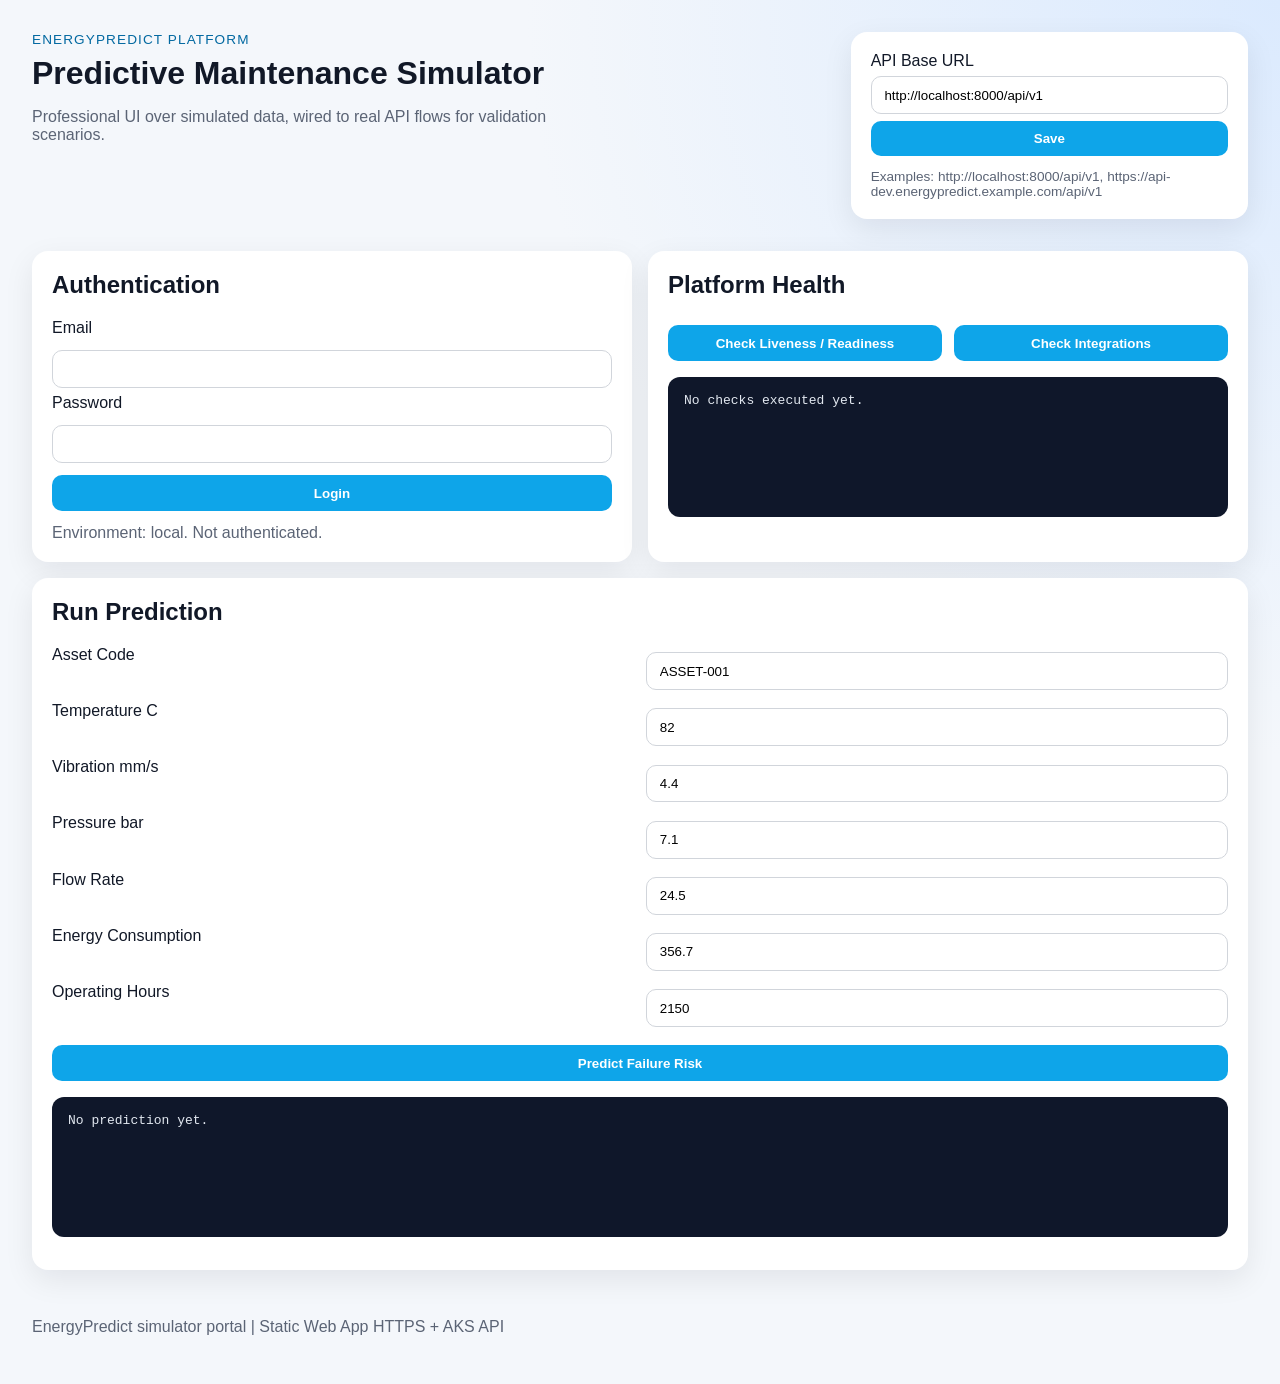
==== frontend/simulator-portal/index.html @ 687836c5 "Initial commit (clean root repository)" ====
﻿<!doctype html>
<html lang="en">
  <head>
    <meta charset="UTF-8" />
    <meta name="viewport" content="width=device-width, initial-scale=1.0" />
    <title>EnergyPredict Simulator Portal</title>
    <link rel="stylesheet" href="./styles/main.css" />
  </head>
  <body>
    <header class="hero">
      <div>
        <p class="badge">EnergyPredict Platform</p>
        <h1>Predictive Maintenance Simulator</h1>
        <p class="subtitle">Professional UI over simulated data, wired to real API flows for validation scenarios.</p>
      </div>
      <div class="env-panel">
        <label for="apiBaseUrl">API Base URL</label>
        <input id="apiBaseUrl" type="url" placeholder="https://api-dev.example.com/api/v1" />
        <button id="saveApiUrlBtn" type="button">Save</button>
        <p class="hint">Examples: http://localhost:8000/api/v1, https://api-dev.energypredict.example.com/api/v1</p>
      </div>
    </header>

    <main class="layout">
      <section class="card">
        <h2>Authentication</h2>
        <form id="loginForm" class="stack">
          <label>Email</label>
          <input id="email" type="email" required />
          <label>Password</label>
          <input id="password" type="password" required />
          <button type="submit">Login</button>
        </form>
        <div id="authStatus" class="status">Not authenticated</div>
      </section>

      <section class="card">
        <h2>Platform Health</h2>
        <div class="controls">
          <button id="checkHealthBtn" type="button">Check Liveness / Readiness</button>
          <button id="checkIntegrationsBtn" type="button">Check Integrations</button>
        </div>
        <pre id="healthOutput" class="output">No checks executed yet.</pre>
      </section>

      <section class="card wide">
        <h2>Run Prediction</h2>
        <form id="predictionForm" class="grid">
          <label>Asset Code</label>
          <input id="assetCode" value="ASSET-001" required />

          <label>Temperature C</label>
          <input id="temperature" type="number" value="82" step="0.1" required />

          <label>Vibration mm/s</label>
          <input id="vibration" type="number" value="4.4" step="0.1" required />

          <label>Pressure bar</label>
          <input id="pressure" type="number" value="7.1" step="0.1" required />

          <label>Flow Rate</label>
          <input id="flowRate" type="number" value="24.5" step="0.1" required />

          <label>Energy Consumption</label>
          <input id="energyConsumption" type="number" value="356.7" step="0.1" required />

          <label>Operating Hours</label>
          <input id="operatingHours" type="number" value="2150" required />

          <button type="submit" class="full">Predict Failure Risk</button>
        </form>
        <pre id="predictionOutput" class="output">No prediction yet.</pre>
      </section>
    </main>

    <footer>
      <p>EnergyPredict simulator portal | Static Web App HTTPS + AKS API</p>
    </footer>

    <script src="./config.js"></script>
    <script type="module" src="./src/app.js"></script>
  </body>
</html>
---- frontend/simulator-portal/styles/main.css ----
﻿:root {
  --bg: #f4f7fb;
  --panel: #ffffff;
  --panel-alt: #0f172a;
  --text: #111827;
  --muted: #5b6475;
  --accent: #0ea5e9;
  --accent-strong: #0369a1;
  --ok: #16a34a;
  --err: #dc2626;
  --radius: 16px;
  --shadow: 0 10px 30px rgba(2, 6, 23, 0.08);
}

* {
  box-sizing: border-box;
}

body {
  margin: 0;
  font-family: "Segoe UI", Tahoma, Geneva, Verdana, sans-serif;
  background: radial-gradient(circle at top right, #dbeafe, transparent 40%), var(--bg);
  color: var(--text);
}

.hero {
  display: grid;
  gap: 1.5rem;
  grid-template-columns: 2fr 1fr;
  padding: 2rem;
}

.badge {
  font-size: 0.85rem;
  text-transform: uppercase;
  letter-spacing: 0.08em;
  color: var(--accent-strong);
  margin: 0;
}

h1 {
  margin: 0.5rem 0;
}

.subtitle {
  color: var(--muted);
  max-width: 60ch;
}

.env-panel,
.card {
  background: var(--panel);
  border-radius: var(--radius);
  box-shadow: var(--shadow);
  padding: 1.25rem;
}

.env-panel input,
input,
button {
  width: 100%;
  padding: 0.65rem 0.8rem;
  margin-top: 0.4rem;
  border-radius: 10px;
  border: 1px solid #d1d5db;
}

button {
  cursor: pointer;
  background: var(--accent);
  border: none;
  color: #fff;
  font-weight: 600;
}

button:hover {
  background: var(--accent-strong);
}

.hint {
  margin: 0.8rem 0 0;
  font-size: 0.85rem;
  color: var(--muted);
}

.layout {
  display: grid;
  gap: 1rem;
  grid-template-columns: 1fr 1fr;
  padding: 0 2rem 2rem;
}

.card h2 {
  margin-top: 0;
}

.stack {
  display: grid;
  gap: 0.4rem;
}

.controls {
  display: grid;
  grid-template-columns: 1fr 1fr;
  gap: 0.75rem;
}

.status {
  margin-top: 0.8rem;
  color: var(--muted);
}

.wide {
  grid-column: span 2;
}

.grid {
  display: grid;
  grid-template-columns: repeat(2, 1fr);
  gap: 0.75rem;
}

.full {
  grid-column: span 2;
}

.output {
  margin-top: 1rem;
  background: var(--panel-alt);
  color: #e2e8f0;
  border-radius: 12px;
  padding: 1rem;
  min-height: 140px;
  overflow: auto;
}

footer {
  padding: 0 2rem 2rem;
  color: var(--muted);
}

@media (max-width: 900px) {
  .hero,
  .layout,
  .grid,
  .controls {
    grid-template-columns: 1fr;
  }

  .wide,
  .full {
    grid-column: span 1;
  }
}
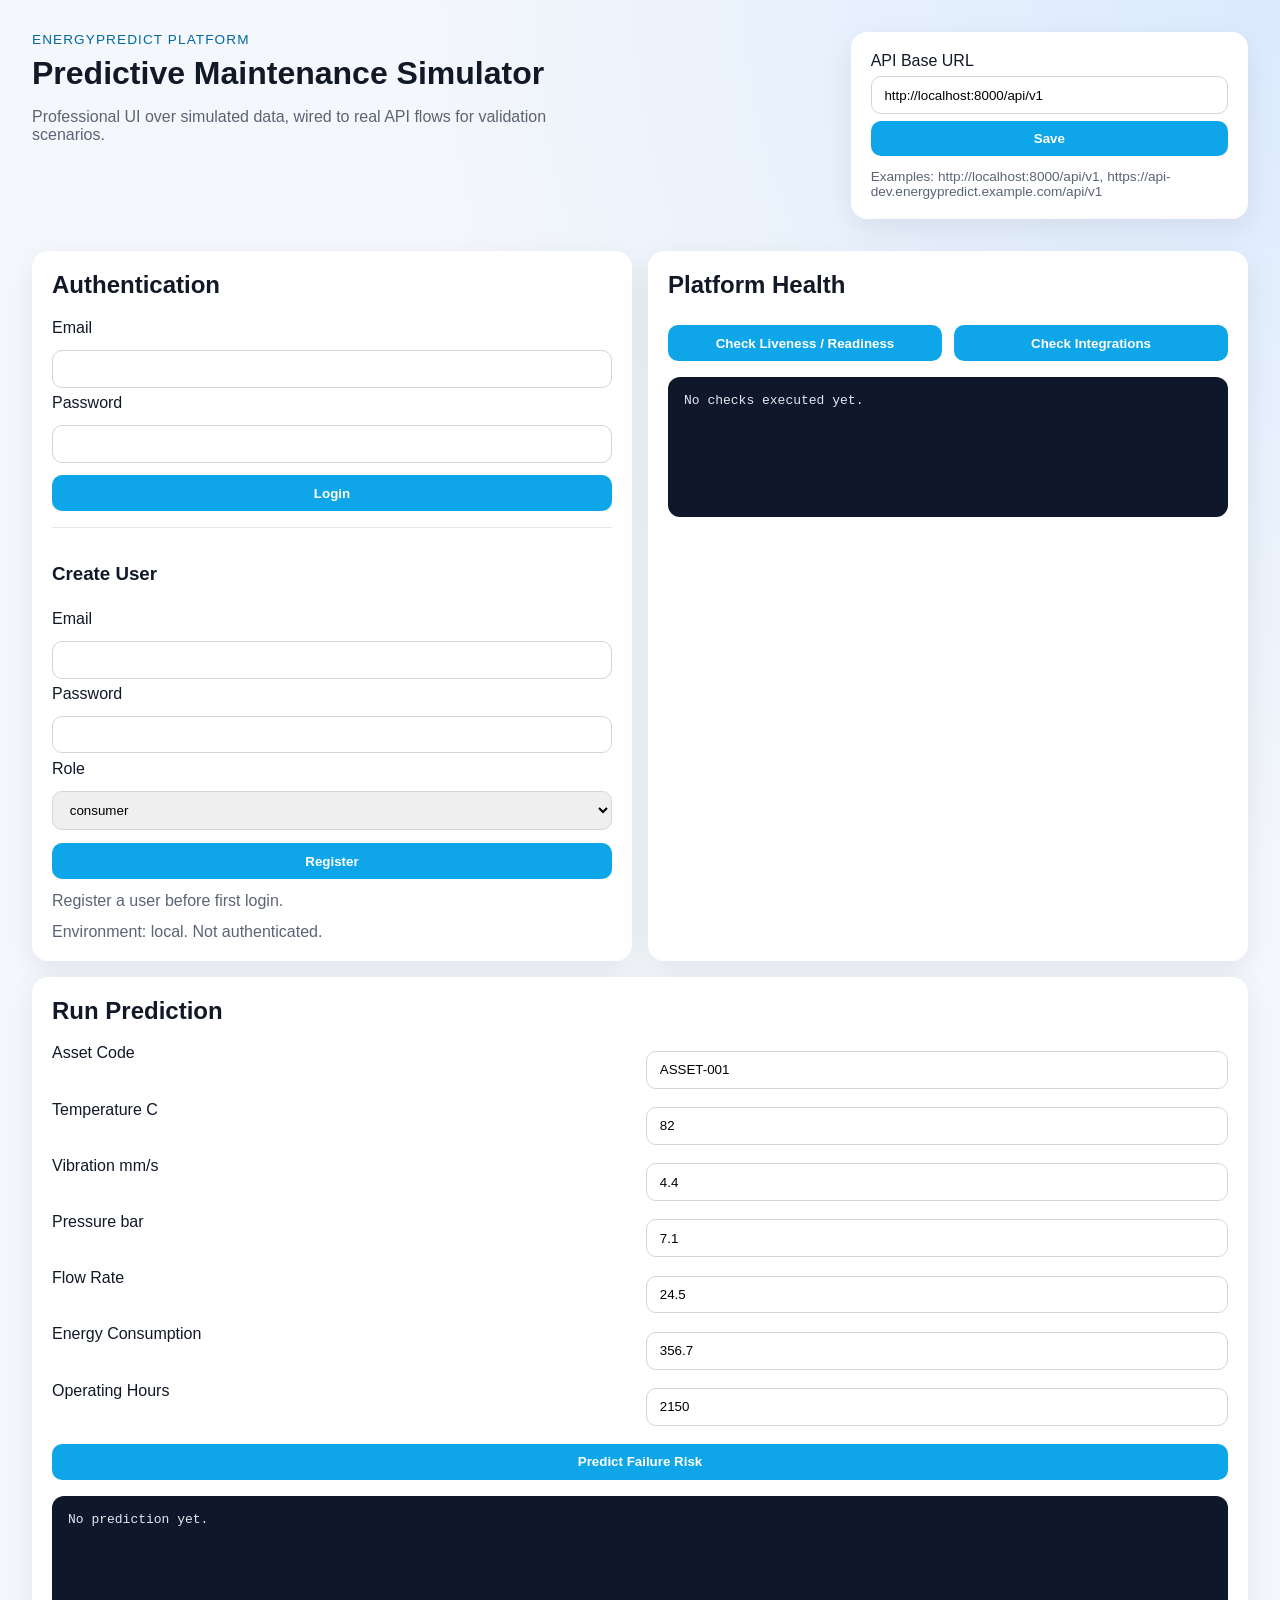
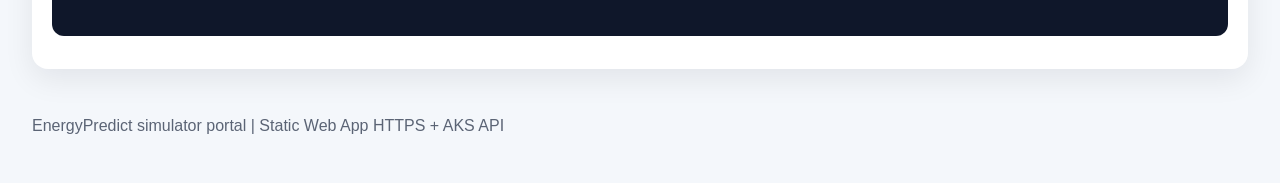
==== commit b9520d04: "feat: initialize Terraform environments, implement simulator portal UI and authentication logic, and" ====
--- a/frontend/simulator-portal/index.html
+++ b/frontend/simulator-portal/index.html
@@ -31,6 +31,23 @@
           <input id="password" type="password" required />
           <button type="submit">Login</button>
         </form>
+        <hr class="divider" />
+        <form id="registerForm" class="stack">
+          <h3>Create User</h3>
+          <label>Email</label>
+          <input id="registerEmail" type="email" required />
+          <label>Password</label>
+          <input id="registerPassword" type="password" minlength="8" required />
+          <label>Role</label>
+          <select id="registerRole" required>
+            <option value="consumer">consumer</option>
+            <option value="analyst">analyst</option>
+            <option value="ml_engineer">ml_engineer</option>
+            <option value="admin">admin</option>
+          </select>
+          <button type="submit">Register</button>
+        </form>
+        <div id="registerStatus" class="status">No user registration attempted yet.</div>
         <div id="authStatus" class="status">Not authenticated</div>
       </section>
 
--- a/frontend/simulator-portal/styles/main.css
+++ b/frontend/simulator-portal/styles/main.css
@@ -57,6 +57,7 @@
 
 .env-panel input,
 input,
+select,
 button {
   width: 100%;
   padding: 0.65rem 0.8rem;
@@ -110,6 +111,12 @@
   color: var(--muted);
 }
 
+.divider {
+  border: none;
+  border-top: 1px solid #e5e7eb;
+  margin: 1rem 0;
+}
+
 .wide {
   grid-column: span 2;
 }
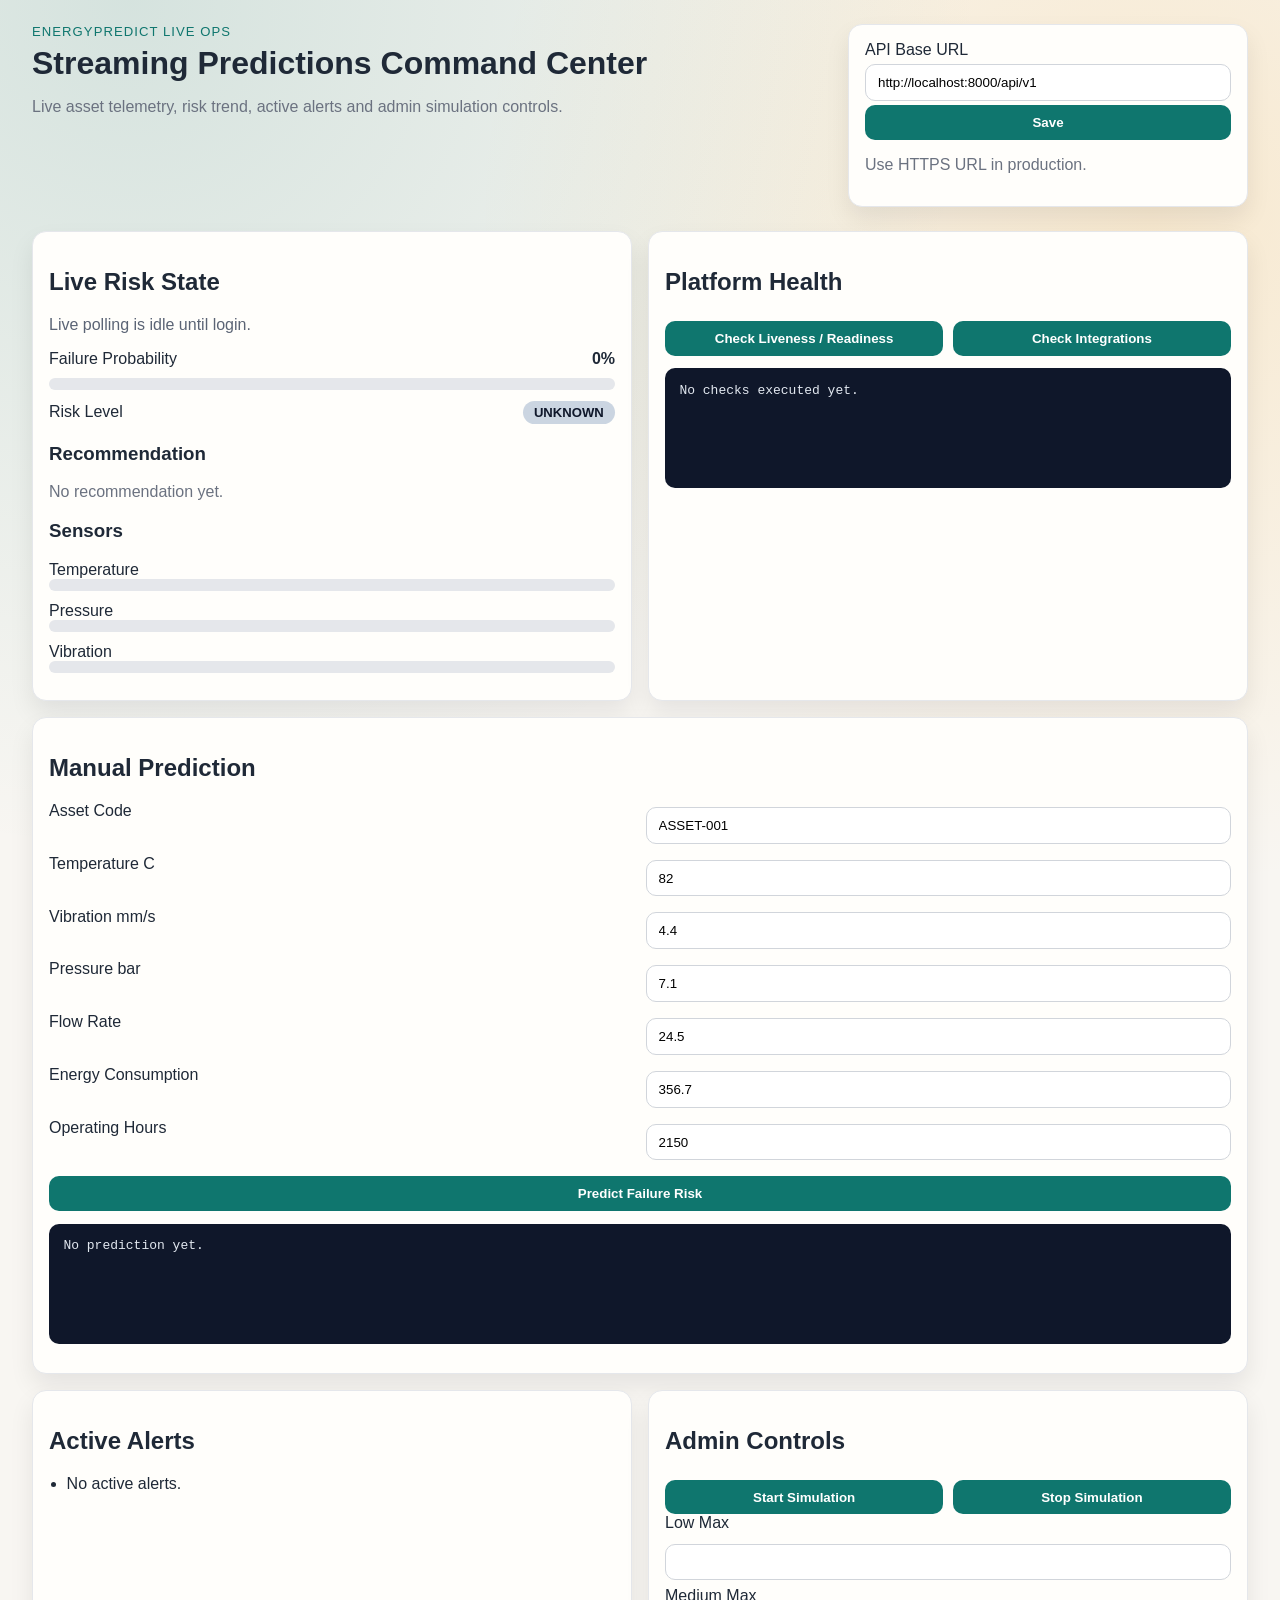
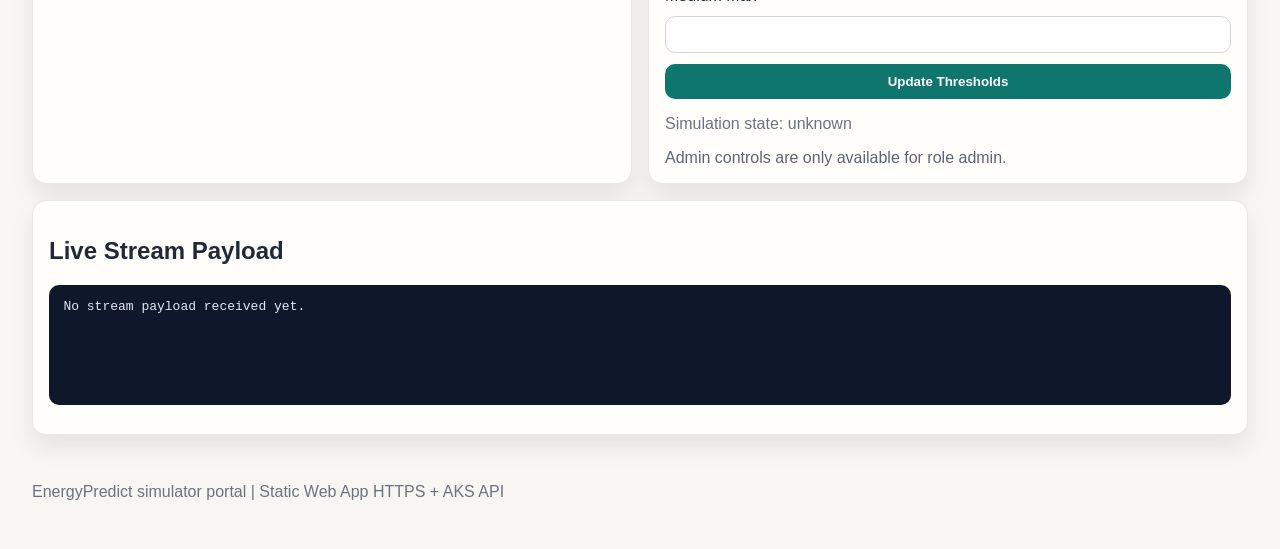
==== commit d1d0d99d: "feat: add streaming ingestion, Groq LLM wiring, live ops APIs and deployment runbooks" ====
--- a/frontend/simulator-portal/index.html
+++ b/frontend/simulator-portal/index.html
@@ -1,28 +1,28 @@
-﻿<!doctype html>
+<!doctype html>
 <html lang="en">
   <head>
     <meta charset="UTF-8" />
     <meta name="viewport" content="width=device-width, initial-scale=1.0" />
-    <title>EnergyPredict Simulator Portal</title>
+    <title>EnergyPredict Live Operations Portal</title>
     <link rel="stylesheet" href="./styles/main.css" />
   </head>
   <body>
     <header class="hero">
       <div>
-        <p class="badge">EnergyPredict Platform</p>
-        <h1>Predictive Maintenance Simulator</h1>
-        <p class="subtitle">Professional UI over simulated data, wired to real API flows for validation scenarios.</p>
+        <p class="badge">EnergyPredict Live Ops</p>
+        <h1>Streaming Predictions Command Center</h1>
+        <p class="subtitle">Live asset telemetry, risk trend, active alerts and admin simulation controls.</p>
       </div>
       <div class="env-panel">
         <label for="apiBaseUrl">API Base URL</label>
         <input id="apiBaseUrl" type="url" placeholder="https://api-dev.example.com/api/v1" />
         <button id="saveApiUrlBtn" type="button">Save</button>
-        <p class="hint">Examples: http://localhost:8000/api/v1, https://api-dev.energypredict.example.com/api/v1</p>
+        <p class="hint">Use HTTPS URL in production.</p>
       </div>
     </header>
 
     <main class="layout">
-      <section class="card">
+      <section id="adminSection" class="card">
         <h2>Authentication</h2>
         <form id="loginForm" class="stack">
           <label>Email</label>
@@ -48,7 +48,33 @@
           <button type="submit">Register</button>
         </form>
         <div id="registerStatus" class="status">No user registration attempted yet.</div>
-        <div id="authStatus" class="status">Not authenticated</div>
+        <div id="authStatus" class="status">Not authenticated.</div>
+      </section>
+
+      <section class="card">
+        <h2>Live Risk State</h2>
+        <p id="liveStatus" class="status">Idle.</p>
+        <div class="metric">
+          <span>Failure Probability</span>
+          <strong id="probabilityValue">0%</strong>
+        </div>
+        <div class="bar-wrap"><div id="probabilityBar" class="bar risk"></div></div>
+
+        <div class="metric">
+          <span>Risk Level</span>
+          <span id="riskLevel" class="pill">UNKNOWN</span>
+        </div>
+
+        <h3>Recommendation</h3>
+        <p id="recommendationText" class="hint">No recommendation yet.</p>
+
+        <h3>Sensors</h3>
+        <label>Temperature</label>
+        <div class="bar-wrap"><div id="temperatureBar" class="bar"></div></div>
+        <label>Pressure</label>
+        <div class="bar-wrap"><div id="pressureBar" class="bar"></div></div>
+        <label>Vibration</label>
+        <div class="bar-wrap"><div id="vibrationBar" class="bar"></div></div>
       </section>
 
       <section class="card">
@@ -61,38 +87,49 @@
       </section>
 
       <section class="card wide">
-        <h2>Run Prediction</h2>
+        <h2>Manual Prediction</h2>
         <form id="predictionForm" class="grid">
-          <label>Asset Code</label>
-          <input id="assetCode" value="ASSET-001" required />
-
-          <label>Temperature C</label>
-          <input id="temperature" type="number" value="82" step="0.1" required />
-
-          <label>Vibration mm/s</label>
-          <input id="vibration" type="number" value="4.4" step="0.1" required />
-
-          <label>Pressure bar</label>
-          <input id="pressure" type="number" value="7.1" step="0.1" required />
-
-          <label>Flow Rate</label>
-          <input id="flowRate" type="number" value="24.5" step="0.1" required />
-
-          <label>Energy Consumption</label>
-          <input id="energyConsumption" type="number" value="356.7" step="0.1" required />
-
-          <label>Operating Hours</label>
-          <input id="operatingHours" type="number" value="2150" required />
-
+          <label>Asset Code</label><input id="assetCode" value="ASSET-001" required />
+          <label>Temperature C</label><input id="temperature" type="number" value="82" step="0.1" required />
+          <label>Vibration mm/s</label><input id="vibration" type="number" value="4.4" step="0.1" required />
+          <label>Pressure bar</label><input id="pressure" type="number" value="7.1" step="0.1" required />
+          <label>Flow Rate</label><input id="flowRate" type="number" value="24.5" step="0.1" required />
+          <label>Energy Consumption</label><input id="energyConsumption" type="number" value="356.7" step="0.1" required />
+          <label>Operating Hours</label><input id="operatingHours" type="number" value="2150" required />
           <button type="submit" class="full">Predict Failure Risk</button>
         </form>
         <pre id="predictionOutput" class="output">No prediction yet.</pre>
       </section>
+
+      <section class="card">
+        <h2>Active Alerts</h2>
+        <ul id="alertsList" class="alerts-list"><li>No active alerts.</li></ul>
+      </section>
+
+      <section class="card">
+        <h2>Admin Controls</h2>
+        <div class="controls">
+          <button id="startSimulationBtn" type="button">Start Simulation</button>
+          <button id="stopSimulationBtn" type="button">Stop Simulation</button>
+        </div>
+        <form id="thresholdsForm" class="stack">
+          <label>Low Max</label>
+          <input id="lowMax" type="number" min="0" max="1" step="0.01" required />
+          <label>Medium Max</label>
+          <input id="mediumMax" type="number" min="0" max="1" step="0.01" required />
+          <button type="submit">Update Thresholds</button>
+        </form>
+        <p id="simulationStateText" class="hint">Simulation state: unknown</p>
+        <div id="adminStatus" class="status">No admin actions yet.</div>
+      </section>
+
+      <section class="card wide">
+        <h2>Live Stream Payload</h2>
+        <pre id="streamOutput" class="output">No stream payload received yet.</pre>
+      </section>
     </main>
 
-    <footer>
-      <p>EnergyPredict simulator portal | Static Web App HTTPS + AKS API</p>
-    </footer>
+    <footer><p>EnergyPredict simulator portal | Static Web App HTTPS + AKS API</p></footer>
 
     <script src="./config.js"></script>
     <script type="module" src="./src/app.js"></script>
--- a/frontend/simulator-portal/styles/main.css
+++ b/frontend/simulator-portal/styles/main.css
@@ -1,161 +1,110 @@
-﻿:root {
-  --bg: #f4f7fb;
-  --panel: #ffffff;
-  --panel-alt: #0f172a;
-  --text: #111827;
-  --muted: #5b6475;
-  --accent: #0ea5e9;
-  --accent-strong: #0369a1;
-  --ok: #16a34a;
-  --err: #dc2626;
-  --radius: 16px;
-  --shadow: 0 10px 30px rgba(2, 6, 23, 0.08);
+:root {
+  --bg: #f8f6f2;
+  --panel: #fffefb;
+  --text: #1f2937;
+  --muted: #6b7280;
+  --accent: #0f766e;
+  --accent-strong: #115e59;
+  --ok: #15803d;
+  --warn: #b45309;
+  --err: #b91c1c;
+  --shadow: 0 12px 24px rgba(2, 6, 23, 0.08);
+  --radius: 14px;
 }
 
-* {
-  box-sizing: border-box;
-}
+* { box-sizing: border-box; }
 
 body {
   margin: 0;
-  font-family: "Segoe UI", Tahoma, Geneva, Verdana, sans-serif;
-  background: radial-gradient(circle at top right, #dbeafe, transparent 40%), var(--bg);
+  font-family: "IBM Plex Sans", "Segoe UI", sans-serif;
   color: var(--text);
+  background:
+    radial-gradient(circle at 10% 0%, rgba(15, 118, 110, 0.15), transparent 35%),
+    radial-gradient(circle at 90% 10%, rgba(245, 158, 11, 0.15), transparent 30%),
+    var(--bg);
 }
 
 .hero {
   display: grid;
-  gap: 1.5rem;
+  gap: 1rem;
   grid-template-columns: 2fr 1fr;
-  padding: 2rem;
+  padding: 1.5rem 2rem;
 }
 
-.badge {
-  font-size: 0.85rem;
-  text-transform: uppercase;
-  letter-spacing: 0.08em;
-  color: var(--accent-strong);
-  margin: 0;
-}
-
-h1 {
-  margin: 0.5rem 0;
-}
-
-.subtitle {
-  color: var(--muted);
-  max-width: 60ch;
-}
-
-.env-panel,
-.card {
-  background: var(--panel);
-  border-radius: var(--radius);
-  box-shadow: var(--shadow);
-  padding: 1.25rem;
-}
-
-.env-panel input,
-input,
-select,
-button {
-  width: 100%;
-  padding: 0.65rem 0.8rem;
-  margin-top: 0.4rem;
-  border-radius: 10px;
-  border: 1px solid #d1d5db;
-}
-
-button {
-  cursor: pointer;
-  background: var(--accent);
-  border: none;
-  color: #fff;
-  font-weight: 600;
-}
-
-button:hover {
-  background: var(--accent-strong);
-}
-
-.hint {
-  margin: 0.8rem 0 0;
-  font-size: 0.85rem;
-  color: var(--muted);
-}
+.badge { text-transform: uppercase; letter-spacing: 0.08em; color: var(--accent); margin: 0; font-size: 0.82rem; }
+h1 { margin: 0.35rem 0; }
+.subtitle { color: var(--muted); max-width: 60ch; }
 
 .layout {
   display: grid;
   gap: 1rem;
-  grid-template-columns: 1fr 1fr;
+  grid-template-columns: repeat(2, minmax(0, 1fr));
   padding: 0 2rem 2rem;
 }
 
-.card h2 {
-  margin-top: 0;
+.card, .env-panel {
+  background: var(--panel);
+  border: 1px solid #e5e7eb;
+  border-radius: var(--radius);
+  box-shadow: var(--shadow);
+  padding: 1rem;
 }
 
-.stack {
-  display: grid;
-  gap: 0.4rem;
+.wide { grid-column: span 2; }
+
+input, select, button {
+  width: 100%;
+  border-radius: 10px;
+  border: 1px solid #d1d5db;
+  padding: 0.62rem 0.75rem;
+  margin-top: 0.3rem;
 }
 
-.controls {
-  display: grid;
-  grid-template-columns: 1fr 1fr;
-  gap: 0.75rem;
+button { background: var(--accent); border: none; color: #fff; font-weight: 600; cursor: pointer; }
+button:hover { background: var(--accent-strong); }
+
+.stack { display: grid; gap: 0.4rem; }
+.grid { display: grid; gap: 0.7rem; grid-template-columns: repeat(2, minmax(0, 1fr)); }
+.full { grid-column: span 2; }
+.controls { display: grid; gap: 0.6rem; grid-template-columns: 1fr 1fr; }
+
+.metric { display: flex; justify-content: space-between; align-items: center; margin: 0.6rem 0; }
+.bar-wrap { width: 100%; height: 12px; background: #e5e7eb; border-radius: 999px; overflow: hidden; margin-bottom: 0.7rem; }
+.bar { height: 100%; width: 0%; background: linear-gradient(90deg, #22c55e, #f59e0b); transition: width 400ms ease; }
+.bar.risk { background: linear-gradient(90deg, #22c55e, #f59e0b, #dc2626); }
+
+.pill {
+  border-radius: 999px;
+  padding: 0.25rem 0.7rem;
+  background: #cbd5e1;
+  color: #0f172a;
+  font-weight: 700;
+  font-size: 0.82rem;
 }
+.pill.low { background: #86efac; color: #14532d; }
+.pill.medium { background: #fde68a; color: #78350f; }
+.pill.high { background: #fecaca; color: #7f1d1d; }
 
-.status {
-  margin-top: 0.8rem;
-  color: var(--muted);
-}
-
-.divider {
-  border: none;
-  border-top: 1px solid #e5e7eb;
-  margin: 1rem 0;
-}
-
-.wide {
-  grid-column: span 2;
-}
-
-.grid {
-  display: grid;
-  grid-template-columns: repeat(2, 1fr);
-  gap: 0.75rem;
-}
-
-.full {
-  grid-column: span 2;
-}
+.status, .hint { color: var(--muted); }
+.divider { border: none; border-top: 1px solid #e5e7eb; margin: 1rem 0; }
 
 .output {
-  margin-top: 1rem;
-  background: var(--panel-alt);
+  margin-top: 0.8rem;
+  min-height: 120px;
+  background: #0f172a;
   color: #e2e8f0;
-  border-radius: 12px;
-  padding: 1rem;
-  min-height: 140px;
+  border-radius: 10px;
+  padding: 0.9rem;
   overflow: auto;
 }
 
-footer {
-  padding: 0 2rem 2rem;
-  color: var(--muted);
-}
+.alerts-list { margin: 0; padding-left: 1.1rem; }
+.alerts-list li { margin-bottom: 0.5rem; }
+.hidden { display: none !important; }
+
+footer { padding: 0 2rem 2rem; color: var(--muted); }
 
 @media (max-width: 900px) {
-  .hero,
-  .layout,
-  .grid,
-  .controls {
-    grid-template-columns: 1fr;
-  }
-
-  .wide,
-  .full {
-    grid-column: span 1;
-  }
+  .hero, .layout, .grid, .controls { grid-template-columns: 1fr; }
+  .wide, .full { grid-column: span 1; }
 }
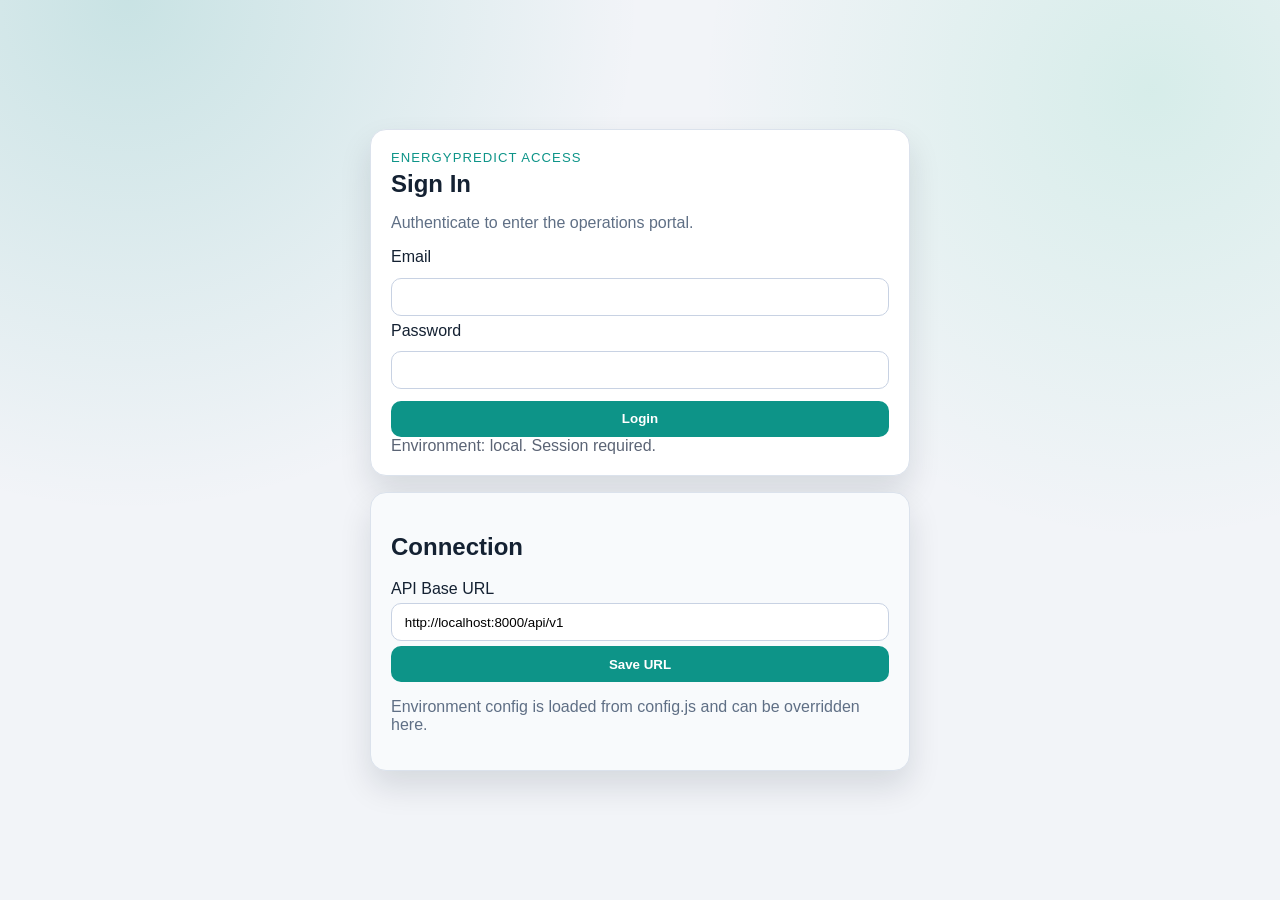
==== commit 9f257e8a: "feat: implement authentication module and login portal for simulator access" ====
--- a/frontend/simulator-portal/index.html
+++ b/frontend/simulator-portal/index.html
@@ -14,6 +14,10 @@
         <p class="subtitle">Live asset telemetry, risk trend, active alerts and admin simulation controls.</p>
       </div>
       <div class="env-panel">
+        <div class="session-actions">
+          <span id="authStatus" class="status">Validating session...</span>
+          <button id="logoutBtn" type="button">Logout</button>
+        </div>
         <label for="apiBaseUrl">API Base URL</label>
         <input id="apiBaseUrl" type="url" placeholder="https://api-dev.example.com/api/v1" />
         <button id="saveApiUrlBtn" type="button">Save</button>
@@ -22,16 +26,9 @@
     </header>
 
     <main class="layout">
-      <section id="adminSection" class="card">
-        <h2>Authentication</h2>
-        <form id="loginForm" class="stack">
-          <label>Email</label>
-          <input id="email" type="email" required />
-          <label>Password</label>
-          <input id="password" type="password" required />
-          <button type="submit">Login</button>
-        </form>
-        <hr class="divider" />
+      <section id="registerSection" class="card">
+        <h2>User Registration</h2>
+        <p class="hint">Create users from this protected console. Login lives in a separate page.</p>
         <form id="registerForm" class="stack">
           <h3>Create User</h3>
           <label>Email</label>
@@ -48,7 +45,6 @@
           <button type="submit">Register</button>
         </form>
         <div id="registerStatus" class="status">No user registration attempted yet.</div>
-        <div id="authStatus" class="status">Not authenticated.</div>
       </section>
 
       <section class="card">
@@ -106,7 +102,7 @@
         <ul id="alertsList" class="alerts-list"><li>No active alerts.</li></ul>
       </section>
 
-      <section class="card">
+      <section id="adminSection" class="card">
         <h2>Admin Controls</h2>
         <div class="controls">
           <button id="startSimulationBtn" type="button">Start Simulation</button>
--- a/frontend/simulator-portal/styles/main.css
+++ b/frontend/simulator-portal/styles/main.css
@@ -1,15 +1,15 @@
 :root {
-  --bg: #f8f6f2;
-  --panel: #fffefb;
-  --text: #1f2937;
-  --muted: #6b7280;
-  --accent: #0f766e;
-  --accent-strong: #115e59;
+  --bg: #f2f4f8;
+  --panel: #ffffff;
+  --text: #142132;
+  --muted: #5f6f85;
+  --accent: #0d9488;
+  --accent-strong: #0f766e;
   --ok: #15803d;
   --warn: #b45309;
   --err: #b91c1c;
-  --shadow: 0 12px 24px rgba(2, 6, 23, 0.08);
-  --radius: 14px;
+  --shadow: 0 16px 32px rgba(12, 25, 44, 0.12);
+  --radius: 16px;
 }
 
 * { box-sizing: border-box; }
@@ -19,8 +19,8 @@
   font-family: "IBM Plex Sans", "Segoe UI", sans-serif;
   color: var(--text);
   background:
-    radial-gradient(circle at 10% 0%, rgba(15, 118, 110, 0.15), transparent 35%),
-    radial-gradient(circle at 90% 10%, rgba(245, 158, 11, 0.15), transparent 30%),
+    radial-gradient(circle at 10% 0%, rgba(13, 148, 136, 0.18), transparent 35%),
+    radial-gradient(circle at 90% 10%, rgba(16, 185, 129, 0.12), transparent 32%),
     var(--bg);
 }
 
@@ -44,10 +44,10 @@
 
 .card, .env-panel {
   background: var(--panel);
-  border: 1px solid #e5e7eb;
+  border: 1px solid #dbe2ec;
   border-radius: var(--radius);
   box-shadow: var(--shadow);
-  padding: 1rem;
+  padding: 1.1rem;
 }
 
 .wide { grid-column: span 2; }
@@ -55,13 +55,17 @@
 input, select, button {
   width: 100%;
   border-radius: 10px;
-  border: 1px solid #d1d5db;
-  padding: 0.62rem 0.75rem;
+  border: 1px solid #c8d2e3;
+  padding: 0.66rem 0.8rem;
   margin-top: 0.3rem;
 }
 
 button { background: var(--accent); border: none; color: #fff; font-weight: 600; cursor: pointer; }
 button:hover { background: var(--accent-strong); }
+input:focus, select:focus {
+  outline: 2px solid rgba(13, 148, 136, 0.28);
+  border-color: var(--accent);
+}
 
 .stack { display: grid; gap: 0.4rem; }
 .grid { display: grid; gap: 0.7rem; grid-template-columns: repeat(2, minmax(0, 1fr)); }
@@ -87,6 +91,21 @@
 
 .status, .hint { color: var(--muted); }
 .divider { border: none; border-top: 1px solid #e5e7eb; margin: 1rem 0; }
+.session-actions {
+  display: flex;
+  justify-content: space-between;
+  align-items: center;
+  gap: 0.75rem;
+  margin-bottom: 0.55rem;
+}
+.session-actions button {
+  width: auto;
+  padding: 0.5rem 0.95rem;
+  background: #1e293b;
+}
+.session-actions button:hover {
+  background: #111827;
+}
 
 .output {
   margin-top: 0.8rem;
@@ -104,7 +123,33 @@
 
 footer { padding: 0 2rem 2rem; color: var(--muted); }
 
+.auth-layout {
+  min-height: 100vh;
+  display: grid;
+  place-content: center;
+  grid-template-columns: minmax(320px, 540px);
+  gap: 1rem;
+  padding: 1.5rem;
+}
+.auth-card {
+  background: var(--panel);
+  border: 1px solid #dbe2ec;
+  border-radius: var(--radius);
+  box-shadow: var(--shadow);
+  padding: 1.25rem;
+}
+.auth-card.env {
+  background: #f8fafc;
+}
+
 @media (max-width: 900px) {
   .hero, .layout, .grid, .controls { grid-template-columns: 1fr; }
   .wide, .full { grid-column: span 1; }
+  .session-actions {
+    align-items: stretch;
+    flex-direction: column;
+  }
+  .session-actions button {
+    width: 100%;
+  }
 }
